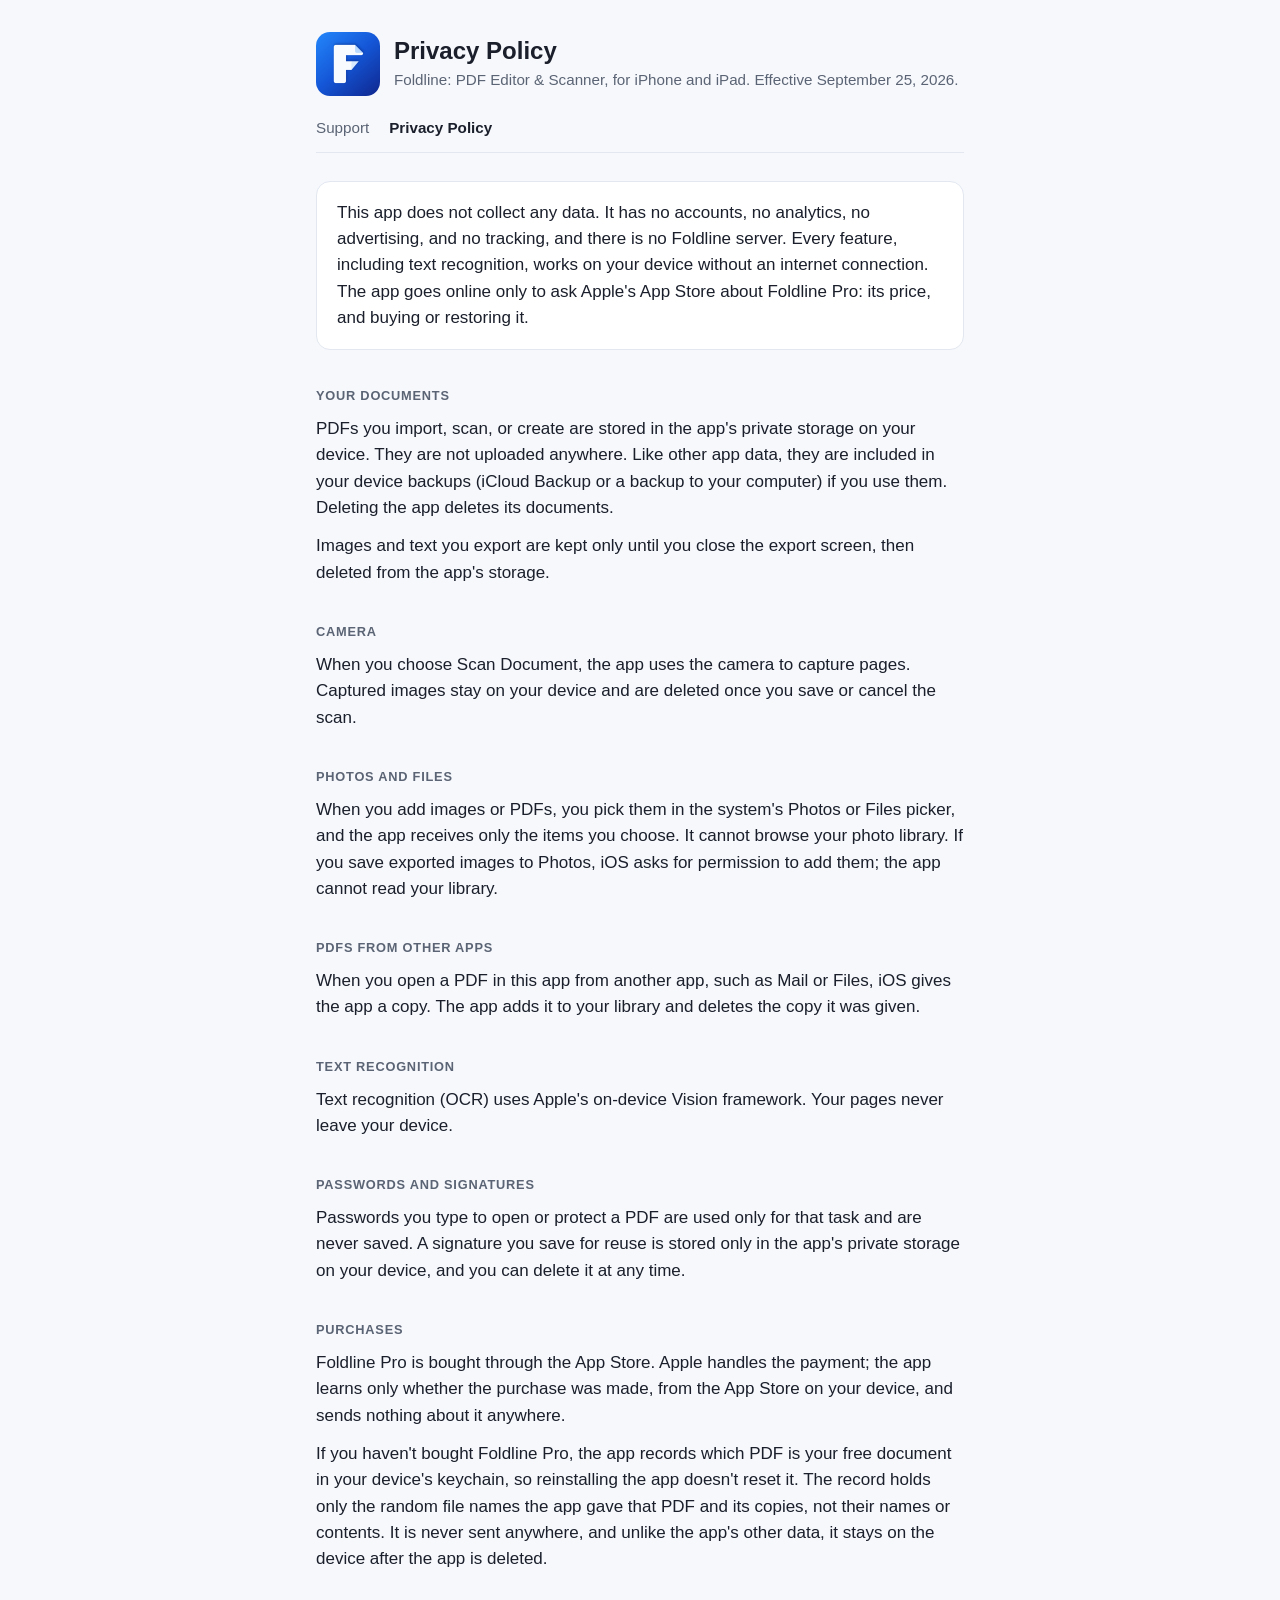
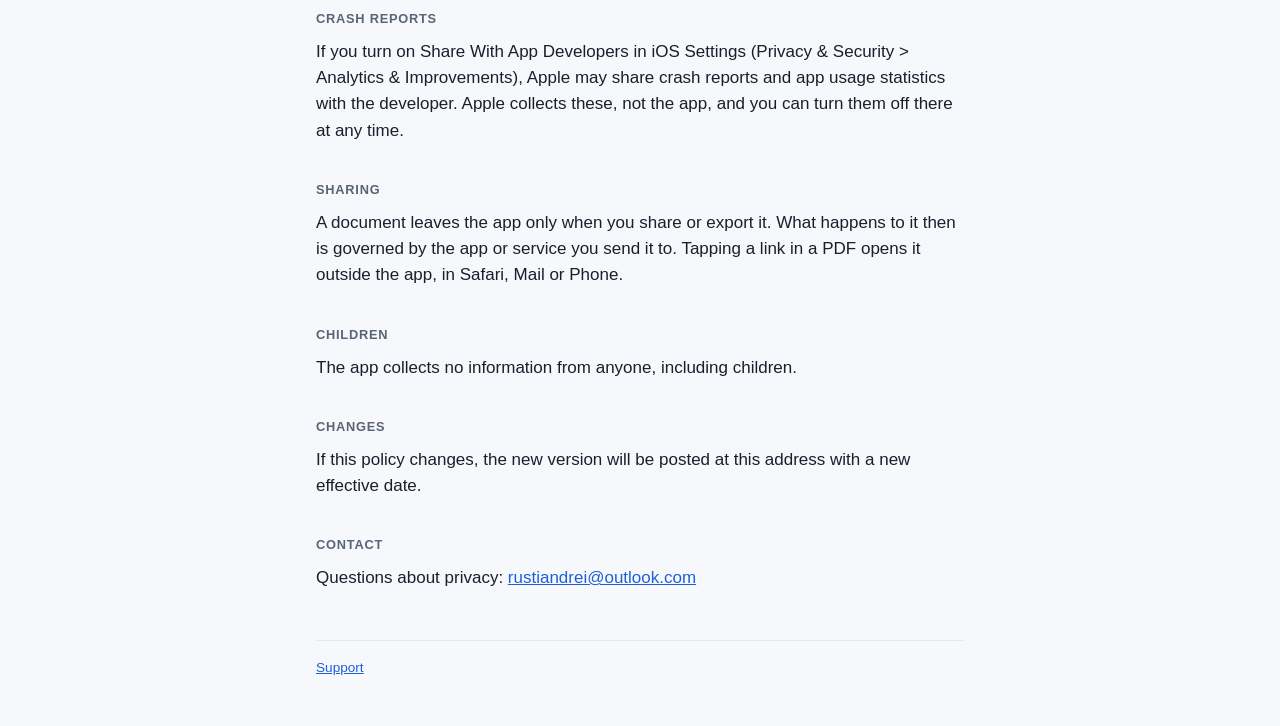
==== privacy.html @ e6d84f3b "Support and privacy pages for Foldline Co-Authored-By: Claude Opus 5.5 (1M context) <noreply@anthrop" ====
<!doctype html>
<html lang="en">
<head>
  <meta charset="utf-8">
  <meta name="viewport" content="width=device-width, initial-scale=1">
  <title>Foldline Privacy Policy</title>
  <meta name="description" content="Privacy policy for Foldline: PDF Editor &amp; Scanner. The app does not collect any data.">
  <link rel="icon" type="image/png" href="icon.png">
  <link rel="apple-touch-icon" href="apple-touch-icon.png">
  <link rel="stylesheet" href="style.css">
</head>
<body>
<main>
  <header>
    <img src="icon.png" alt="">
    <div>
      <h1>Privacy Policy</h1>
      <p>Foldline: PDF Editor &amp; Scanner, for iPhone and iPad. Effective September 25, 2026.</p>
    </div>
  </header>

  <nav>
    <a href="./">Support</a>
    <a href="privacy.html" aria-current="page">Privacy Policy</a>
  </nav>

  <div class="card">
    <p>This app does not collect any data. It has no accounts, no analytics, no advertising, and no tracking, and there is no Foldline server. Every feature, including text recognition, works on your device without an internet connection. The app goes online only to ask Apple's App Store about Foldline Pro: its price, and buying or restoring it.</p>
  </div>

  <h2>Your documents</h2>
  <p>PDFs you import, scan, or create are stored in the app's private storage on your device. They are not uploaded anywhere. Like other app data, they are included in your device backups (iCloud Backup or a backup to your computer) if you use them. Deleting the app deletes its documents.</p>
  <p>Images and text you export are kept only until you close the export screen, then deleted from the app's storage.</p>

  <h2>Camera</h2>
  <p>When you choose Scan Document, the app uses the camera to capture pages. Captured images stay on your device and are deleted once you save or cancel the scan.</p>

  <h2>Photos and files</h2>
  <p>When you add images or PDFs, you pick them in the system's Photos or Files picker, and the app receives only the items you choose. It cannot browse your photo library. If you save exported images to Photos, iOS asks for permission to add them; the app cannot read your library.</p>

  <h2>PDFs from other apps</h2>
  <p>When you open a PDF in this app from another app, such as Mail or Files, iOS gives the app a copy. The app adds it to your library and deletes the copy it was given.</p>

  <h2>Text recognition</h2>
  <p>Text recognition (OCR) uses Apple's on-device Vision framework. Your pages never leave your device.</p>

  <h2>Passwords and signatures</h2>
  <p>Passwords you type to open or protect a PDF are used only for that task and are never saved. A signature you save for reuse is stored only in the app's private storage on your device, and you can delete it at any time.</p>

  <h2>Purchases</h2>
  <p>Foldline Pro is bought through the App Store. Apple handles the payment; the app learns only whether the purchase was made, from the App Store on your device, and sends nothing about it anywhere.</p>
  <p>If you haven't bought Foldline Pro, the app records which PDF is your free document in your device's keychain, so reinstalling the app doesn't reset it. The record holds only the random file names the app gave that PDF and its copies, not their names or contents. It is never sent anywhere, and unlike the app's other data, it stays on the device after the app is deleted.</p>

  <h2>Crash reports</h2>
  <p>If you turn on Share With App Developers in iOS Settings (Privacy &amp; Security &gt; Analytics &amp; Improvements), Apple may share crash reports and app usage statistics with the developer. Apple collects these, not the app, and you can turn them off there at any time.</p>

  <h2>Sharing</h2>
  <p>A document leaves the app only when you share or export it. What happens to it then is governed by the app or service you send it to. Tapping a link in a PDF opens it outside the app, in Safari, Mail or Phone.</p>

  <h2>Children</h2>
  <p>The app collects no information from anyone, including children.</p>

  <h2>Changes</h2>
  <p>If this policy changes, the new version will be posted at this address with a new effective date.</p>

  <h2>Contact</h2>
  <p>Questions about privacy: <a href="mailto:rustiandrei@outlook.com">rustiandrei@outlook.com</a></p>

  <footer>
    <a href="./">Support</a>
  </footer>
</main>
</body>
</html>
---- style.css ----
:root {
  --bg: #f6f8fc;
  --card: #ffffff;
  --text: #1a1f2b;
  --muted: #5b6474;
  --line: #e2e7f0;
  --accent: #1f5fd6;
}

@media (prefers-color-scheme: dark) {
  :root {
    --bg: #0f1218;
    --card: #181c24;
    --text: #e8ebf1;
    --muted: #9aa3b2;
    --line: #2a303b;
    --accent: #6ea8ff;
  }
}

* { box-sizing: border-box; }

body {
  margin: 0;
  background: var(--bg);
  color: var(--text);
  font: 17px/1.55 -apple-system, BlinkMacSystemFont, "Segoe UI", Roboto, Helvetica, Arial, sans-serif;
  -webkit-text-size-adjust: 100%;
}

main {
  max-width: 680px;
  margin: 0 auto;
  padding: 32px 16px 48px;
}

header {
  display: flex;
  align-items: center;
  gap: 14px;
  margin-bottom: 8px;
}

header img {
  width: 64px;
  height: 64px;
  border-radius: 14px;
  flex-shrink: 0;
}

header h1 {
  margin: 0;
  font-size: 1.5rem;
  line-height: 1.2;
}

header p {
  margin: 2px 0 0;
  color: var(--muted);
  font-size: 0.95rem;
}

nav {
  display: flex;
  gap: 20px;
  margin: 20px 0 28px;
  padding-bottom: 12px;
  border-bottom: 1px solid var(--line);
  font-size: 0.95rem;
}

nav a { color: var(--muted); text-decoration: none; }
nav a[aria-current="page"] { color: var(--text); font-weight: 600; }

a { color: var(--accent); }

h2 {
  margin: 36px 0 10px;
  font-size: 0.8rem;
  letter-spacing: 0.06em;
  text-transform: uppercase;
  color: var(--muted);
}

h3 {
  margin: 24px 0 6px;
  font-size: 1.05rem;
}

p { margin: 0 0 12px; }

.card {
  background: var(--card);
  border: 1px solid var(--line);
  border-radius: 14px;
  padding: 18px 20px;
}

.card p:last-child { margin-bottom: 0; }

.muted { color: var(--muted); }

footer {
  margin-top: 48px;
  padding-top: 16px;
  border-top: 1px solid var(--line);
  color: var(--muted);
  font-size: 0.85rem;
}
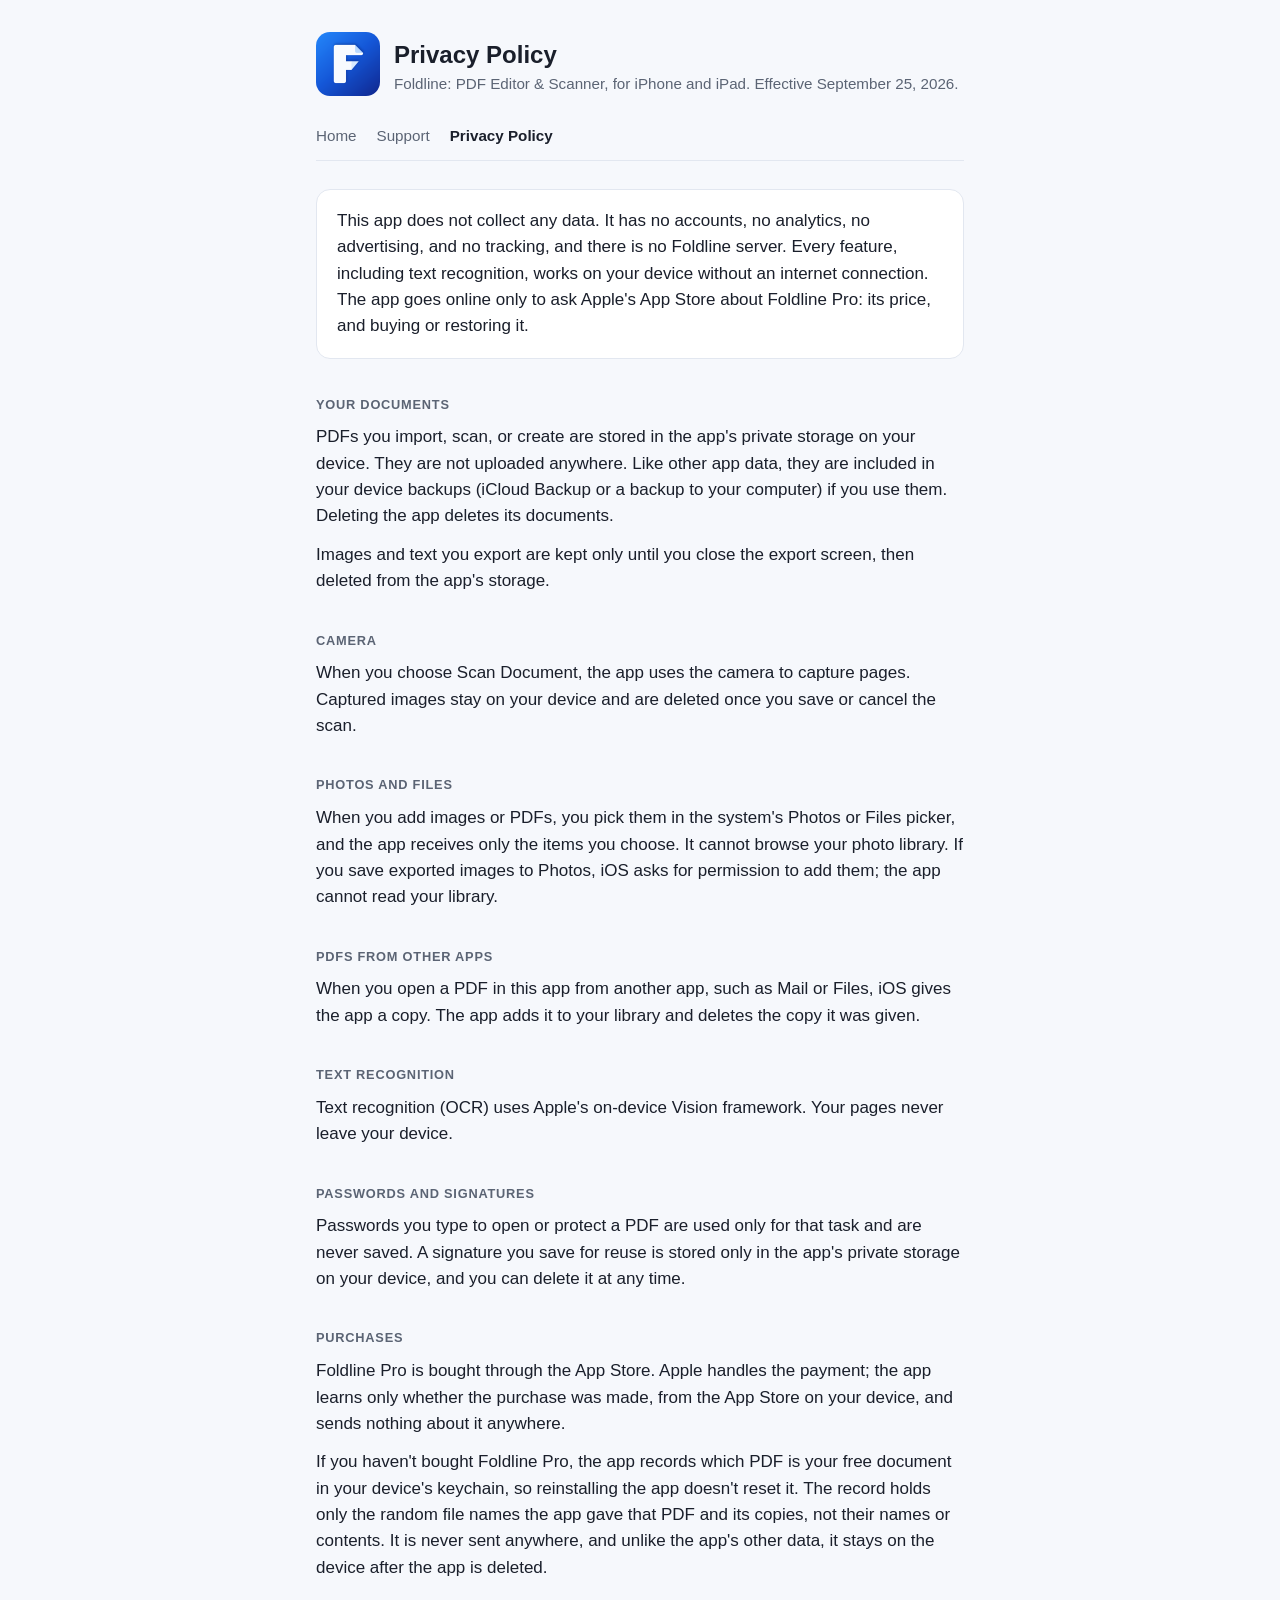
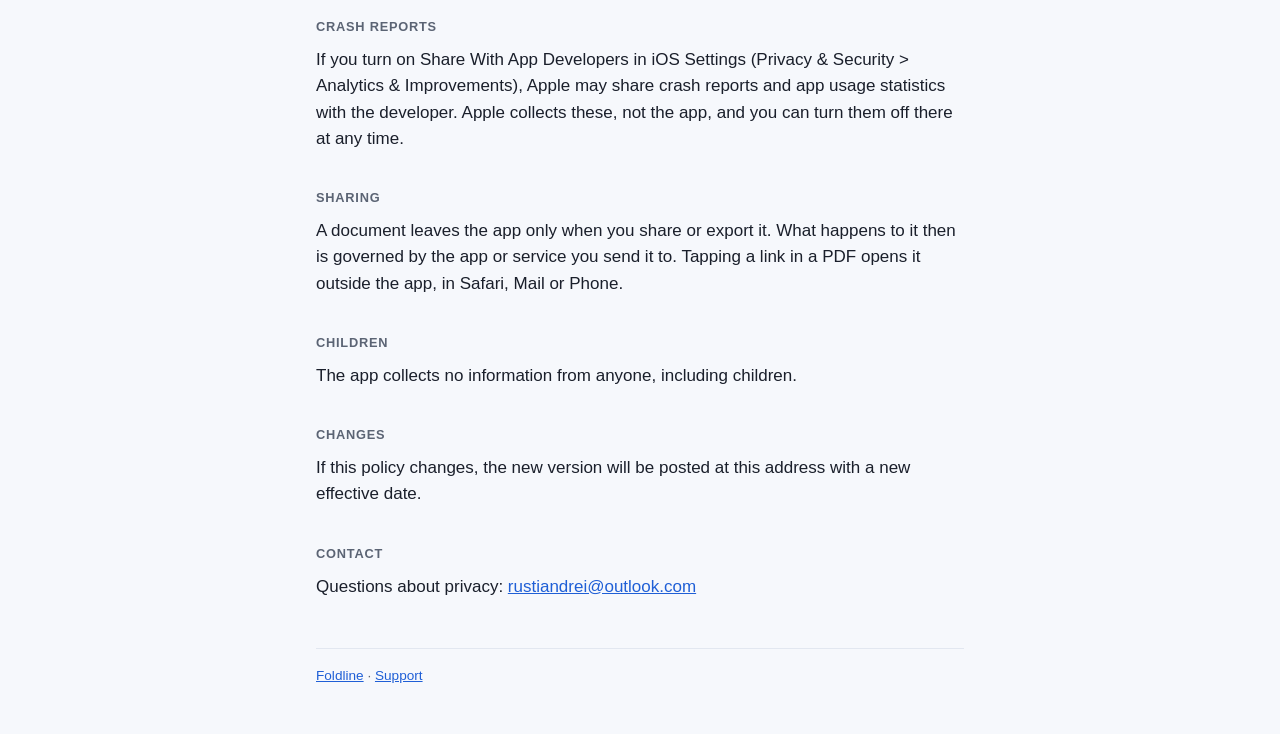
==== commit 67197661: "Marketing home page; support page moves to support.html Co-Authored-By: Claude Opus 5.5 (1M context)" ====
--- a/privacy.html
+++ b/privacy.html
@@ -12,7 +12,7 @@
 <body>
 <main>
   <header>
-    <img src="icon.png" alt="">
+    <a href="./"><img src="icon.png" alt="Foldline home"></a>
     <div>
       <h1>Privacy Policy</h1>
       <p>Foldline: PDF Editor &amp; Scanner, for iPhone and iPad. Effective September 25, 2026.</p>
@@ -20,7 +20,8 @@
   </header>
 
   <nav>
-    <a href="./">Support</a>
+    <a href="./">Home</a>
+    <a href="support.html">Support</a>
     <a href="privacy.html" aria-current="page">Privacy Policy</a>
   </nav>
 
@@ -67,7 +68,7 @@
   <p>Questions about privacy: <a href="mailto:rustiandrei@outlook.com">rustiandrei@outlook.com</a></p>
 
   <footer>
-    <a href="./">Support</a>
+    <a href="./">Foldline</a> · <a href="support.html">Support</a>
   </footer>
 </main>
 </body>
